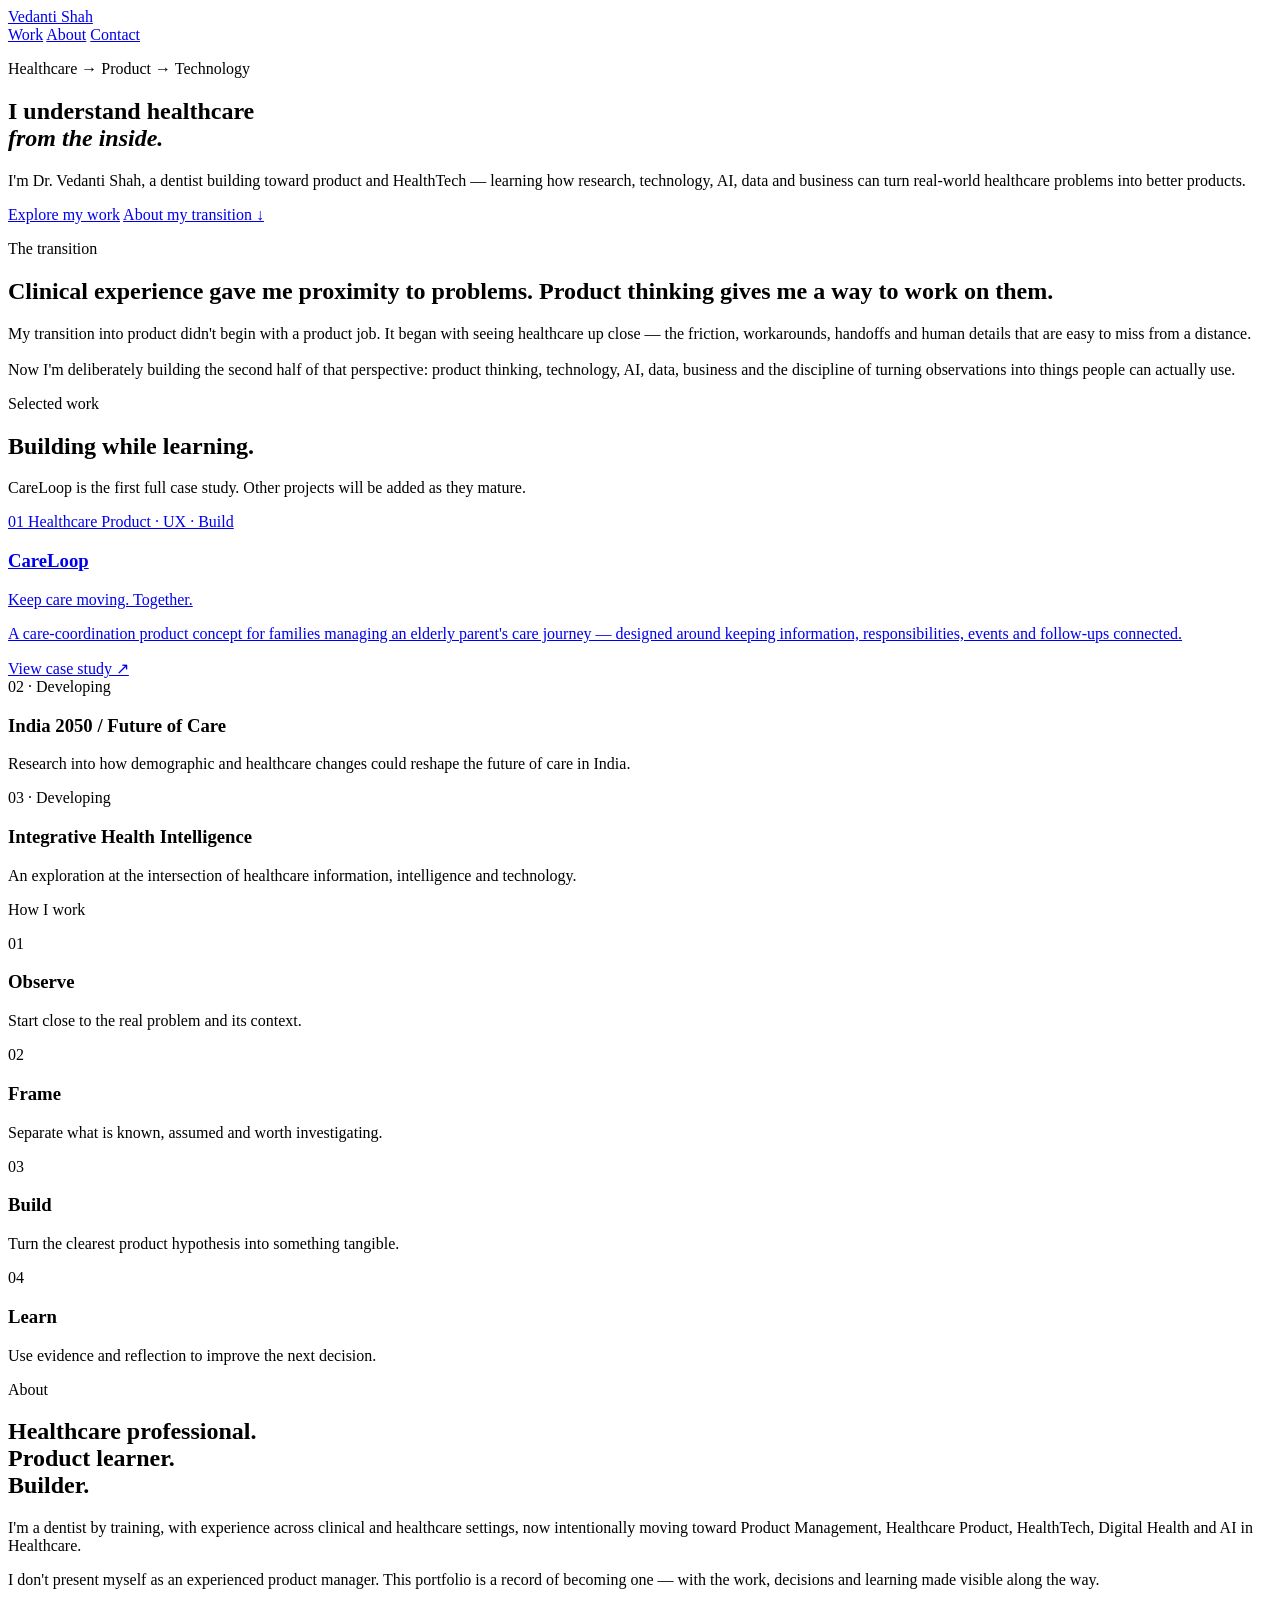
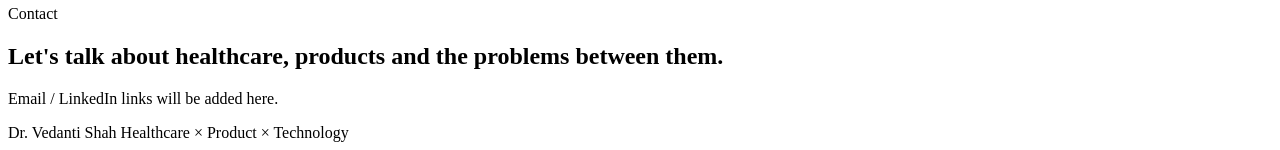
==== index.html @ 6aa4223b "Create index.html" ====
<!doctype html>
<html lang="en">
<head>
  <meta charset="utf-8">
  <meta name="viewport" content="width=device-width, initial-scale=1">
  <title>Dr. Vedanti Shah — Healthcare × Product × Technology</title>
  <link rel="stylesheet" href="styles.css">
</head>

<body>

<header class="nav">
  <a class="brand" href="#">Vedanti Shah</a>
  <nav>
    <a href="#work">Work</a>
    <a href="#about">About</a>
    <a href="#contact">Contact</a>
  </nav>
</header>

<main>

<section class="hero">
  <p class="eyebrow">Healthcare → Product → Technology</p>

  <h1>
    I understand healthcare
    <br>
    <em>from the inside.</em>
  </h1>

  <p class="hero-copy">
    I'm Dr. Vedanti Shah, a dentist building toward product and HealthTech —
    learning how research, technology, AI, data and business can turn
    real-world healthcare problems into better products.
  </p>

  <div class="hero-links">
    <a class="button" href="#work">Explore my work</a>
    <a class="text-link" href="#about">About my transition ↓</a>
  </div>
</section>

<section class="statement">
  <p class="section-label">The transition</p>

  <div class="statement-grid">
    <h2>
      Clinical experience gave me proximity to problems.
      Product thinking gives me a way to work on them.
    </h2>

    <p>
      My transition into product didn't begin with a product job.
      It began with seeing healthcare up close — the friction,
      workarounds, handoffs and human details that are easy to miss
      from a distance.
      <br><br>
      Now I'm deliberately building the second half of that perspective:
      product thinking, technology, AI, data, business and the discipline
      of turning observations into things people can actually use.
    </p>
  </div>
</section>

<section id="work" class="work">

  <div class="section-head">
    <div>
      <p class="section-label">Selected work</p>
      <h2>Building while learning.</h2>
    </div>

    <p class="section-note">
      CareLoop is the first full case study.
      Other projects will be added as they mature.
    </p>
  </div>

  <a class="project-feature" href="projects/careloop.html">

    <div class="project-meta">
      <span>01</span>
      <span>Healthcare Product · UX · Build</span>
    </div>

    <div class="project-content">
      <h3>CareLoop</h3>

      <p class="project-tagline">
        Keep care moving. Together.
      </p>

      <p>
        A care-coordination product concept for families managing
        an elderly parent's care journey — designed around keeping
        information, responsibilities, events and follow-ups connected.
      </p>

      <span class="arrow">View case study ↗</span>
    </div>

  </a>

  <div class="developing-grid">

    <article class="developing">
      <span>02 · Developing</span>
      <h3>India 2050 / Future of Care</h3>
      <p>
        Research into how demographic and healthcare changes could
        reshape the future of care in India.
      </p>
    </article>

    <article class="developing">
      <span>03 · Developing</span>
      <h3>Integrative Health Intelligence</h3>
      <p>
        An exploration at the intersection of healthcare information,
        intelligence and technology.
      </p>
    </article>

  </div>

</section>

<section class="approach">

  <p class="section-label">How I work</p>

  <div class="approach-grid">

    <div>
      <span>01</span>
      <h3>Observe</h3>
      <p>Start close to the real problem and its context.</p>
    </div>

    <div>
      <span>02</span>
      <h3>Frame</h3>
      <p>Separate what is known, assumed and worth investigating.</p>
    </div>

    <div>
      <span>03</span>
      <h3>Build</h3>
      <p>Turn the clearest product hypothesis into something tangible.</p>
    </div>

    <div>
      <span>04</span>
      <h3>Learn</h3>
      <p>Use evidence and reflection to improve the next decision.</p>
    </div>

  </div>

</section>

<section id="about" class="about">

  <p class="section-label">About</p>

  <div class="about-grid">

    <h2>
      Healthcare professional.
      <br>
      Product learner.
      <br>
      Builder.
    </h2>

    <div>

      <p>
        I'm a dentist by training, with experience across clinical
        and healthcare settings, now intentionally moving toward
        Product Management, Healthcare Product, HealthTech,
        Digital Health and AI in Healthcare.
      </p>

      <p>
        I don't present myself as an experienced product manager.
        This portfolio is a record of becoming one — with the work,
        decisions and learning made visible along the way.
      </p>

    </div>

  </div>

</section>

<section id="contact" class="contact">

  <p class="section-label">Contact</p>

  <h2>
    Let's talk about healthcare,
    products and the problems between them.
  </h2>

  <p class="placeholder">
    Email / LinkedIn links will be added here.
  </p>

</section>

</main>

<footer>
  <span>Dr. Vedanti Shah</span>
  <span>Healthcare × Product × Technology</span>
</footer>

</body>
</html>
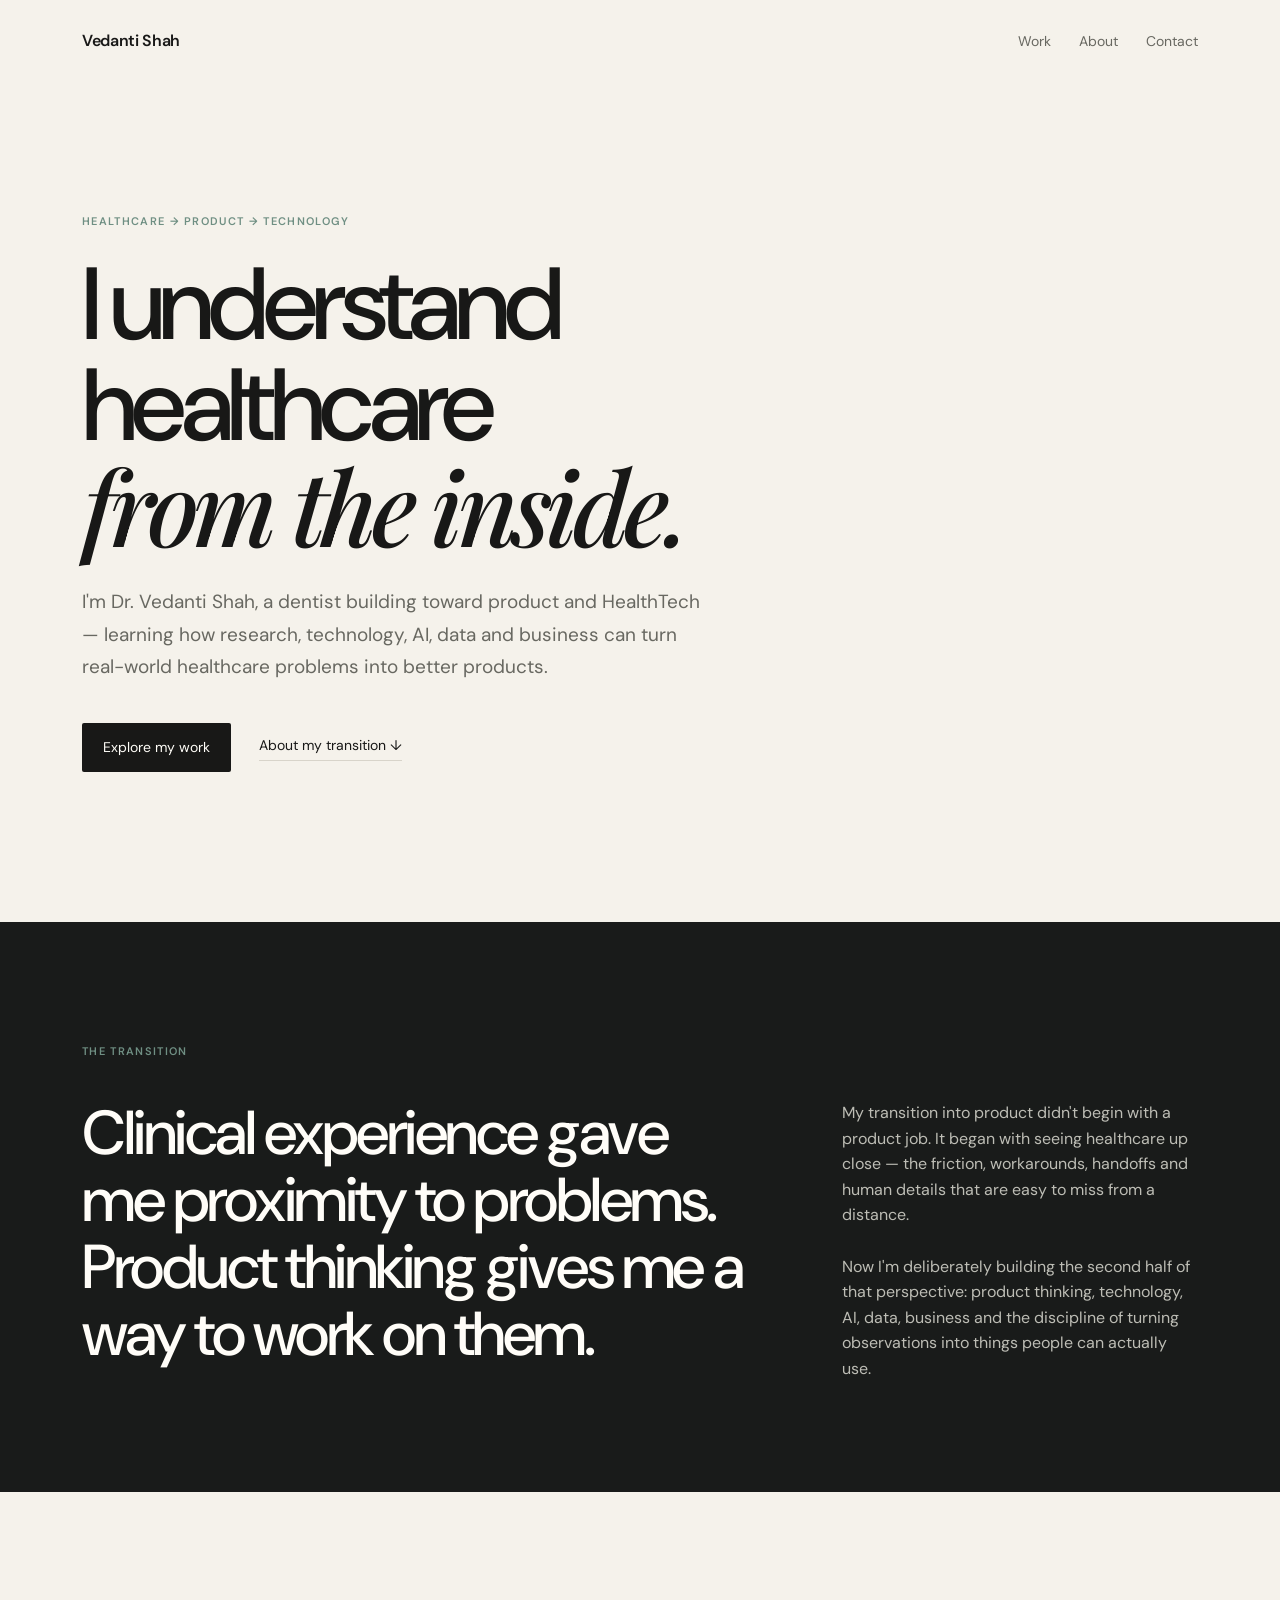
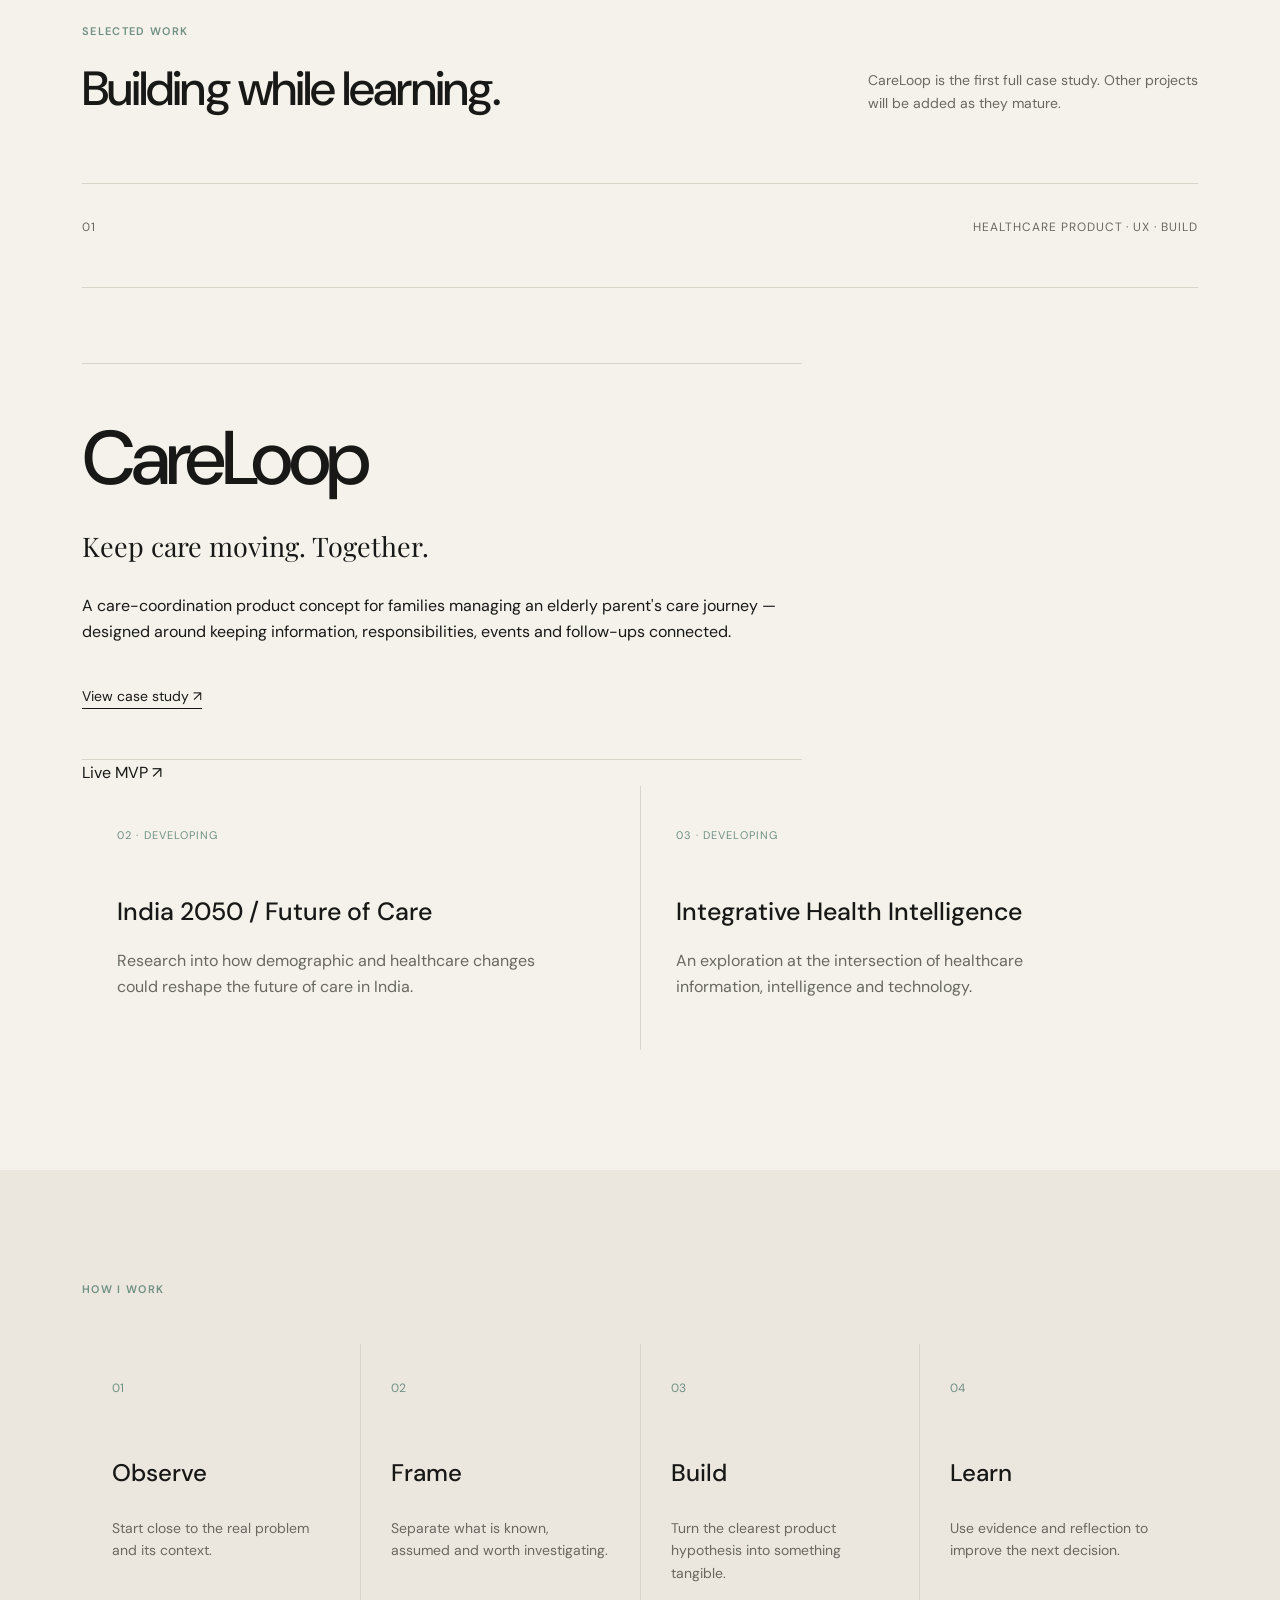
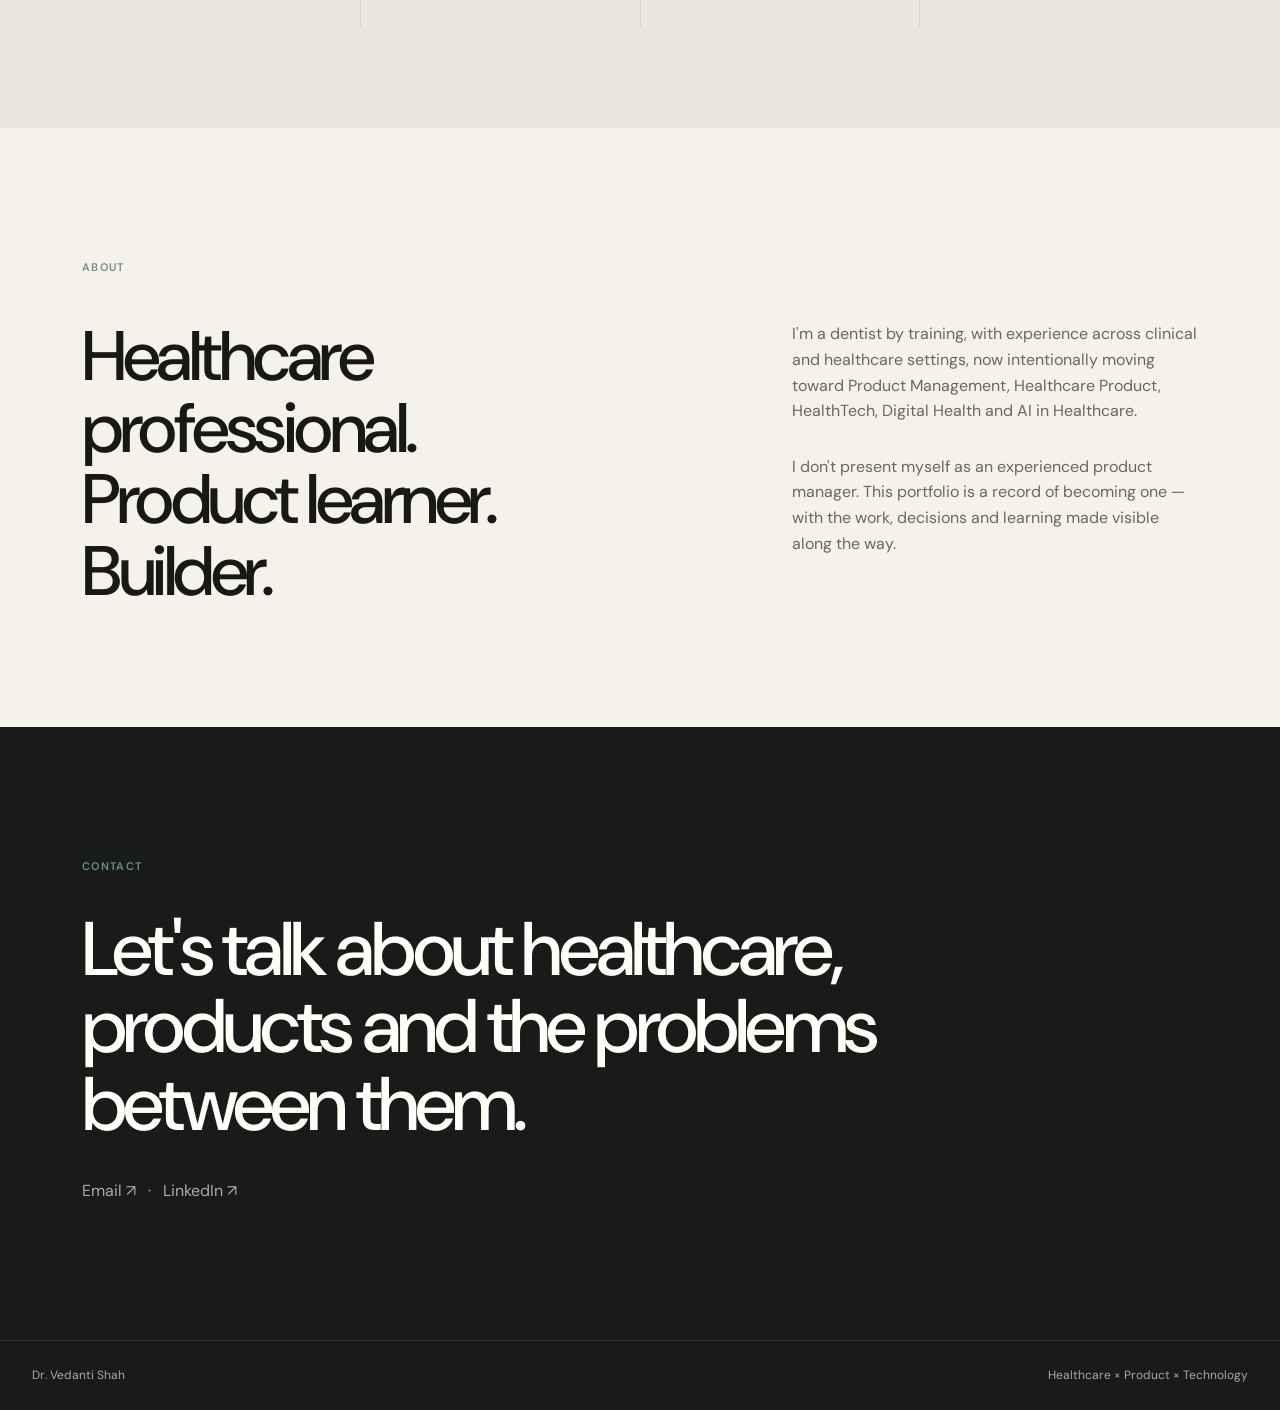
==== commit efb51b7c: "Update index.html" ====
--- a/index.html
+++ b/index.html
@@ -37,11 +37,11 @@
 
   <div class="hero-links">
     <a class="button" href="#work">Explore my work</a>
-    <a class="text-link" href="#about">About my transition ↓</a>
-  </div>
-</section>
-
-<section class="statement">
+    <a class="text-link" href="#transition">About my transition ↓</a>
+  </div>
+</section>
+
+<section id="transition" class="statement">
   <p class="section-label">The transition</p>
 
   <div class="statement-grid">
@@ -97,7 +97,10 @@
         information, responsibilities, events and follow-ups connected.
       </p>
 
-      <span class="arrow">View case study ↗</span>
+      <span class="arrow">
+  View case study ↗
+  <a href="https://careloop-journey-4kc91ylsm-care-loop2.vercel.app/" target="_blank" rel="noopener">Live MVP ↗</a>
+      </span>
     </div>
 
   </a>
@@ -205,7 +208,9 @@
   </h2>
 
   <p class="placeholder">
-    Email / LinkedIn links will be added here.
+  <a href="mailto:drvedantiwaghe@gmail.com">Email ↗</a>
+  &nbsp;&nbsp;·&nbsp;&nbsp;
+  <a href="https://www.linkedin.com/in/drvedantishah/" target="_blank" rel="noopener">LinkedIn ↗</a>
   </p>
 
 </section>
--- a/styles.css
+++ b/styles.css
@@ -0,0 +1,439 @@
+@import url('https://fonts.googleapis.com/css2?family=DM+Sans:wght@400;500;600&family=Playfair+Display:ital,wght@0,500;0,600;1,500&display=swap');
+
+:root {
+  --paper: #f5f2eb;
+  --ink: #181817;
+  --muted: #686861;
+  --line: #d8d4ca;
+  --soft: #ebe7de;
+  --accent: #6f8f83;
+  --dark: #191b1a;
+  --white: #fffdf8;
+  --serif: "Playfair Display", Georgia, serif;
+  --sans: "DM Sans", Arial, sans-serif;
+}
+
+* {
+  box-sizing: border-box;
+}
+
+html {
+  scroll-behavior: smooth;
+}
+
+body {
+  margin: 0;
+  background: var(--paper);
+  color: var(--ink);
+  font-family: var(--sans);
+  line-height: 1.6;
+}
+
+a {
+  color: inherit;
+  text-decoration: none;
+}
+
+.nav {
+  max-width: 1180px;
+  margin: auto;
+  padding: 28px 32px;
+  display: flex;
+  justify-content: space-between;
+  align-items: center;
+}
+
+.brand {
+  font-weight: 600;
+  letter-spacing: -0.02em;
+}
+
+.nav nav {
+  display: flex;
+  gap: 28px;
+  color: var(--muted);
+  font-size: 14px;
+}
+
+.nav nav a:hover {
+  color: var(--ink);
+}
+
+.hero {
+  max-width: 1180px;
+  margin: auto;
+  padding: 120px 32px 150px;
+}
+
+.eyebrow,
+.section-label {
+  text-transform: uppercase;
+  letter-spacing: .12em;
+  font-size: 11px;
+  font-weight: 600;
+  color: var(--accent);
+}
+
+.hero h1 {
+  max-width: 850px;
+  margin: 24px 0;
+  font-size: clamp(54px, 8vw, 104px);
+  line-height: .98;
+  letter-spacing: -.055em;
+  font-weight: 500;
+}
+
+.hero h1 em {
+  font-family: var(--serif);
+  font-weight: 500;
+}
+
+.hero-copy {
+  max-width: 620px;
+  color: var(--muted);
+  font-size: 19px;
+  line-height: 1.7;
+}
+
+.hero-links {
+  display: flex;
+  align-items: center;
+  gap: 28px;
+  margin-top: 40px;
+}
+
+.button {
+  display: inline-block;
+  background: var(--ink);
+  color: var(--white);
+  padding: 13px 21px;
+  border-radius: 2px;
+  font-size: 14px;
+}
+
+.text-link {
+  font-size: 14px;
+  border-bottom: 1px solid var(--line);
+  padding-bottom: 3px;
+}
+
+.statement {
+  background: var(--dark);
+  color: var(--white);
+  padding: 110px max(32px, calc((100% - 1116px) / 2));
+}
+
+.statement-grid {
+  display: grid;
+  grid-template-columns: 1.3fr .7fr;
+  gap: 100px;
+  margin-top: 40px;
+}
+
+.statement h2 {
+  margin: 0;
+  font-size: clamp(34px, 5vw, 62px);
+  line-height: 1.08;
+  letter-spacing: -.04em;
+  font-weight: 500;
+}
+
+.statement-grid p {
+  color: #bdbdb5;
+  margin: 0;
+  font-size: 16px;
+}
+
+.work,
+.about {
+  max-width: 1180px;
+  margin: auto;
+  padding: 120px 32px;
+}
+
+.section-head {
+  display: flex;
+  justify-content: space-between;
+  gap: 50px;
+  align-items: end;
+  margin-bottom: 55px;
+}
+
+.section-head h2 {
+  margin: 10px 0 0;
+  font-size: 48px;
+  letter-spacing: -.04em;
+  font-weight: 500;
+}
+
+.section-note {
+  max-width: 330px;
+  color: var(--muted);
+  font-size: 14px;
+}
+
+.project-feature {
+  display: block;
+  border-top: 1px solid var(--line);
+  border-bottom: 1px solid var(--line);
+  padding: 34px 0 50px;
+  transition: padding .25s ease;
+}
+
+.project-feature:hover {
+  padding-left: 12px;
+}
+
+.project-meta {
+  display: flex;
+  justify-content: space-between;
+  color: var(--muted);
+  font-size: 12px;
+  text-transform: uppercase;
+  letter-spacing: .08em;
+}
+
+.project-content {
+  max-width: 720px;
+  margin-top: 75px;
+}
+
+.project-content h3 {
+  margin: 0;
+  font-size: 76px;
+  letter-spacing: -.06em;
+  font-weight: 500;
+}
+
+.project-tagline {
+  font-family: var(--serif);
+  font-size: 27px;
+  margin: 5px 0 25px;
+}
+
+.project-content > p:not(.project-tagline) {
+  max-width: 580px;
+  color: var(--muted);
+  font-size: 17px;
+}
+
+.arrow {
+  display: inline-block;
+  margin-top: 25px;
+  font-size: 14px;
+  border-bottom: 1px solid var(--ink);
+}
+
+.developing-grid {
+  display: grid;
+  grid-template-columns: 1fr 1fr;
+  gap: 1px;
+  background: var(--line);
+  margin-top: 1px;
+}
+
+.developing {
+  background: var(--paper);
+  padding: 35px;
+}
+
+.developing span {
+  font-size: 11px;
+  text-transform: uppercase;
+  color: var(--accent);
+  letter-spacing: .1em;
+}
+
+.developing h3 {
+  font-size: 25px;
+  font-weight: 500;
+  margin: 45px 0 12px;
+}
+
+.developing p {
+  color: var(--muted);
+  max-width: 430px;
+}
+
+.approach {
+  background: var(--soft);
+  padding: 100px max(32px, calc((100% - 1116px) / 2));
+}
+
+.approach-grid {
+  display: grid;
+  grid-template-columns: repeat(4, 1fr);
+  gap: 1px;
+  margin-top: 45px;
+  background: var(--line);
+}
+
+.approach-grid > div {
+  background: var(--soft);
+  padding: 30px;
+  min-height: 220px;
+}
+
+.approach-grid span {
+  color: var(--accent);
+  font-size: 12px;
+}
+
+.approach-grid h3 {
+  margin-top: 55px;
+  font-size: 24px;
+  font-weight: 500;
+}
+
+.approach-grid p {
+  color: var(--muted);
+  font-size: 14px;
+}
+
+.about-grid {
+  display: grid;
+  grid-template-columns: 1.2fr .8fr;
+  gap: 100px;
+  margin-top: 45px;
+}
+
+.about h2 {
+  font-size: clamp(42px, 6vw, 70px);
+  line-height: 1.02;
+  letter-spacing: -.05em;
+  font-weight: 500;
+  margin: 0;
+}
+
+.about-grid p {
+  color: var(--muted);
+  margin-top: 0;
+  margin-bottom: 30px;
+}
+
+.contact {
+  background: var(--dark);
+  color: var(--white);
+  padding: 120px max(32px, calc((100% - 1116px) / 2));
+}
+
+.contact h2 {
+  max-width: 850px;
+  font-size: clamp(40px, 6vw, 76px);
+  line-height: 1.02;
+  letter-spacing: -.05em;
+  font-weight: 500;
+  margin: 35px 0;
+}
+
+.placeholder {
+  color: #aaa9a2;
+}
+
+footer {
+  background: var(--dark);
+  border-top: 1px solid #343633;
+  color: #aaa9a2;
+  padding: 25px 32px;
+  display: flex;
+  justify-content: space-between;
+  font-size: 12px;
+}
+
+@media (max-width: 760px) {
+  .nav {
+    padding: 22px 20px;
+  }
+
+  .nav nav {
+    gap: 15px;
+  }
+
+  .hero {
+    padding: 80px 20px 100px;
+  }
+
+  .hero-copy {
+    font-size: 17px;
+  }
+
+  .statement {
+    padding: 80px 20px;
+  }
+
+  .statement-grid,
+  .about-grid {
+    grid-template-columns: 1fr;
+    gap: 45px;
+  }
+
+  .work,
+  .about {
+    padding: 80px 20px;
+  }
+
+  .section-head {
+    display: block;
+  }
+
+  .section-note {
+    margin-top: 25px;
+  }
+
+  .project-content {
+    margin-top: 50px;
+  }
+
+  .project-content h3 {
+    font-size: 55px;
+  }
+
+  .developing-grid,
+  .approach-grid {
+    grid-template-columns: 1fr;
+  }
+
+  .approach {
+    padding: 80px 20px;
+  }
+
+  footer {
+    padding: 22px 20px;
+    gap: 20px;
+    flex-direction: column;
+  }
+}
+
+.screenshot-grid {
+  display: grid;
+  grid-template-columns: 1fr 1fr;
+  gap: 35px;
+  margin-top: 55px;
+}
+
+.screenshot-grid figure {
+  margin: 0;
+}
+
+.screenshot-grid img {
+  width: 100%;
+  height: auto;
+  display: block;
+  border: 1px solid var(--line);
+}
+
+.screenshot-grid figcaption {
+  margin-top: 14px;
+  font-size: 14px;
+  line-height: 1.5;
+  color: var(--muted);
+}
+
+@media (max-width: 760px) {
+  .screenshot-grid {
+    grid-template-columns: 1fr;
+  }
+}
+
+
+
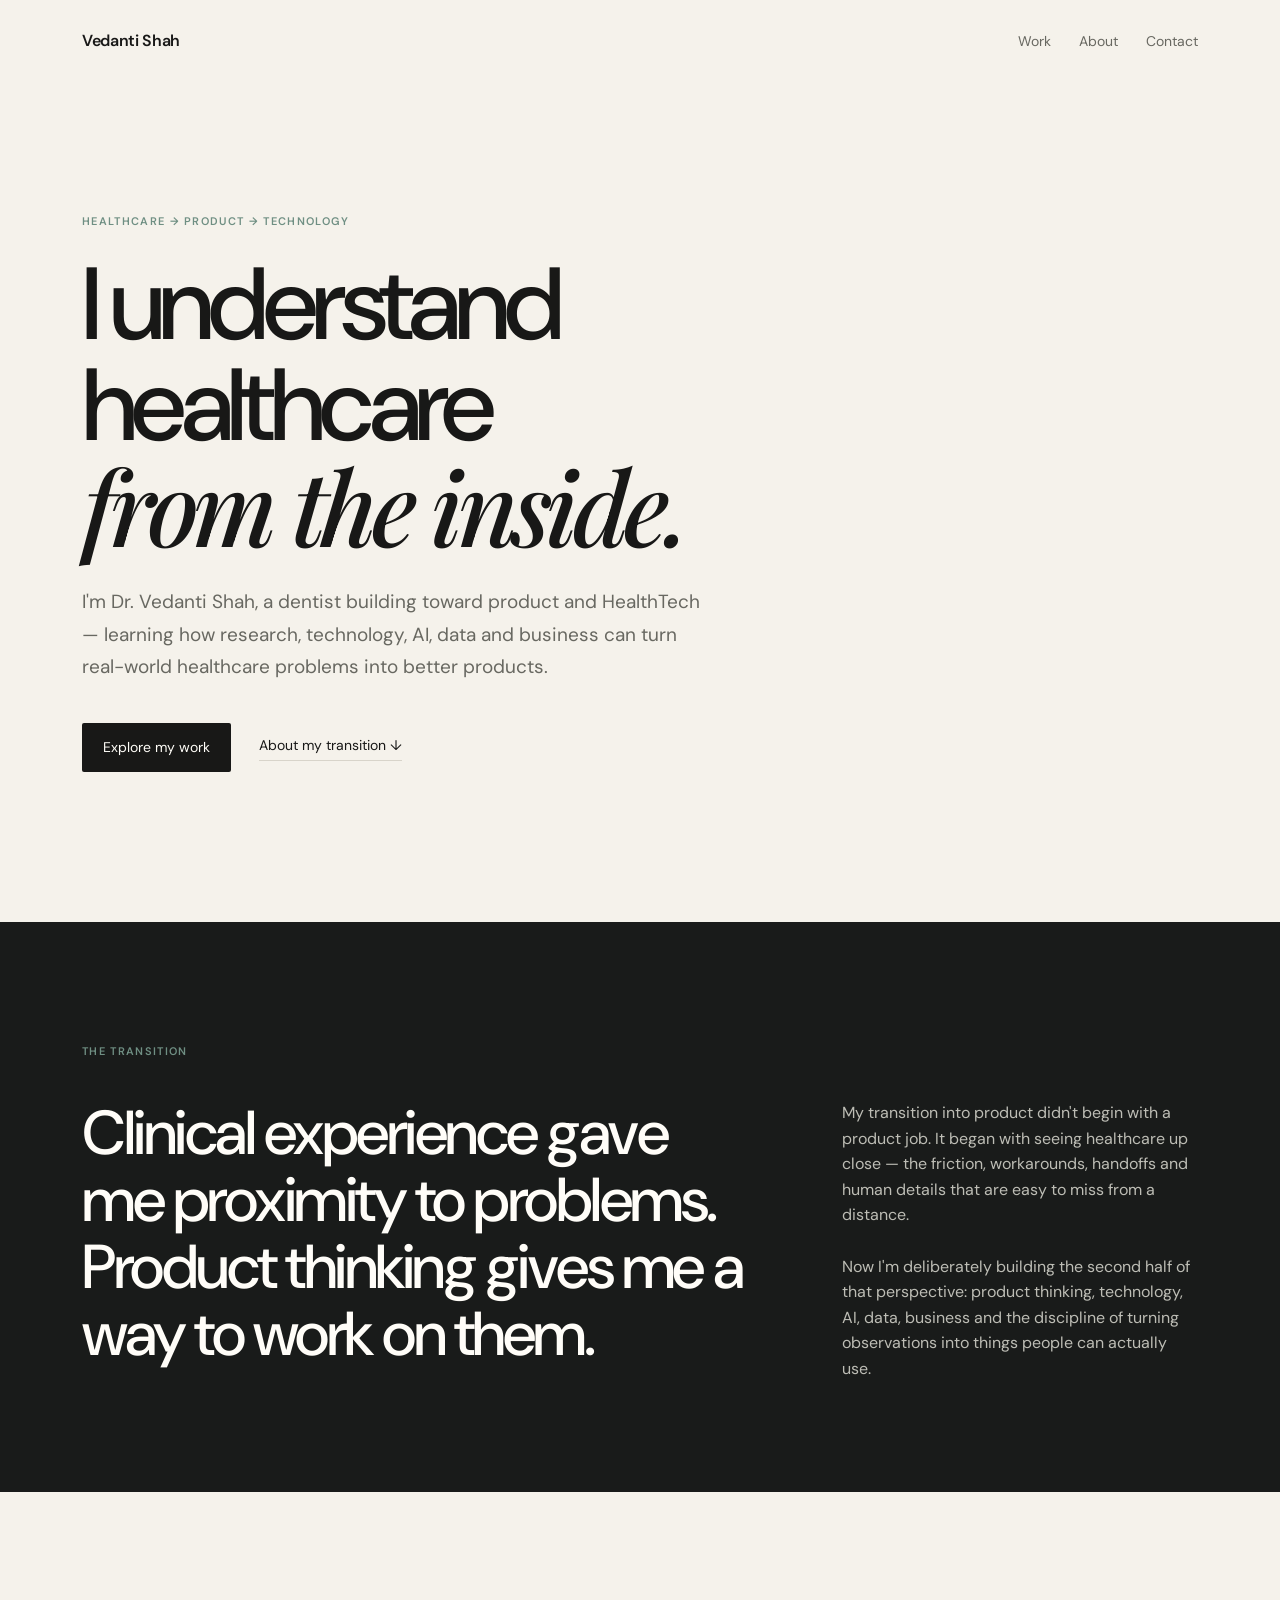
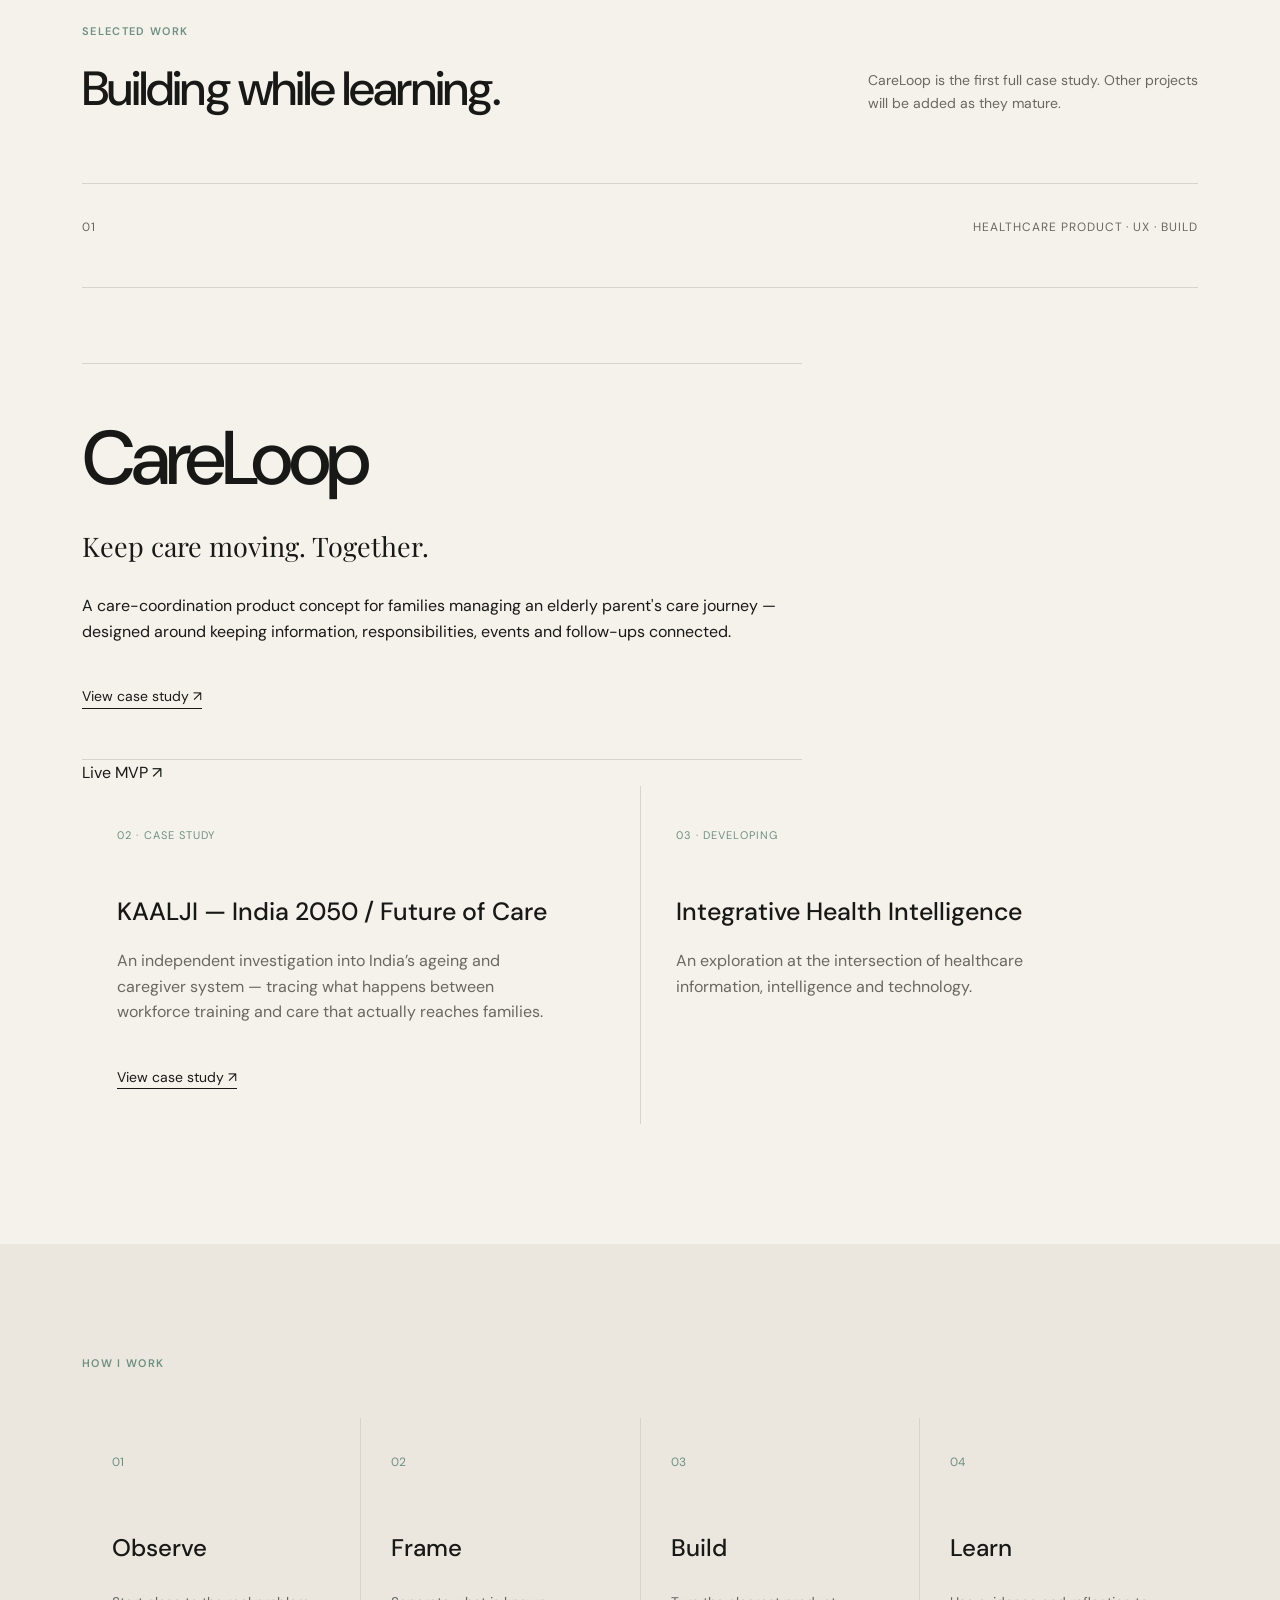
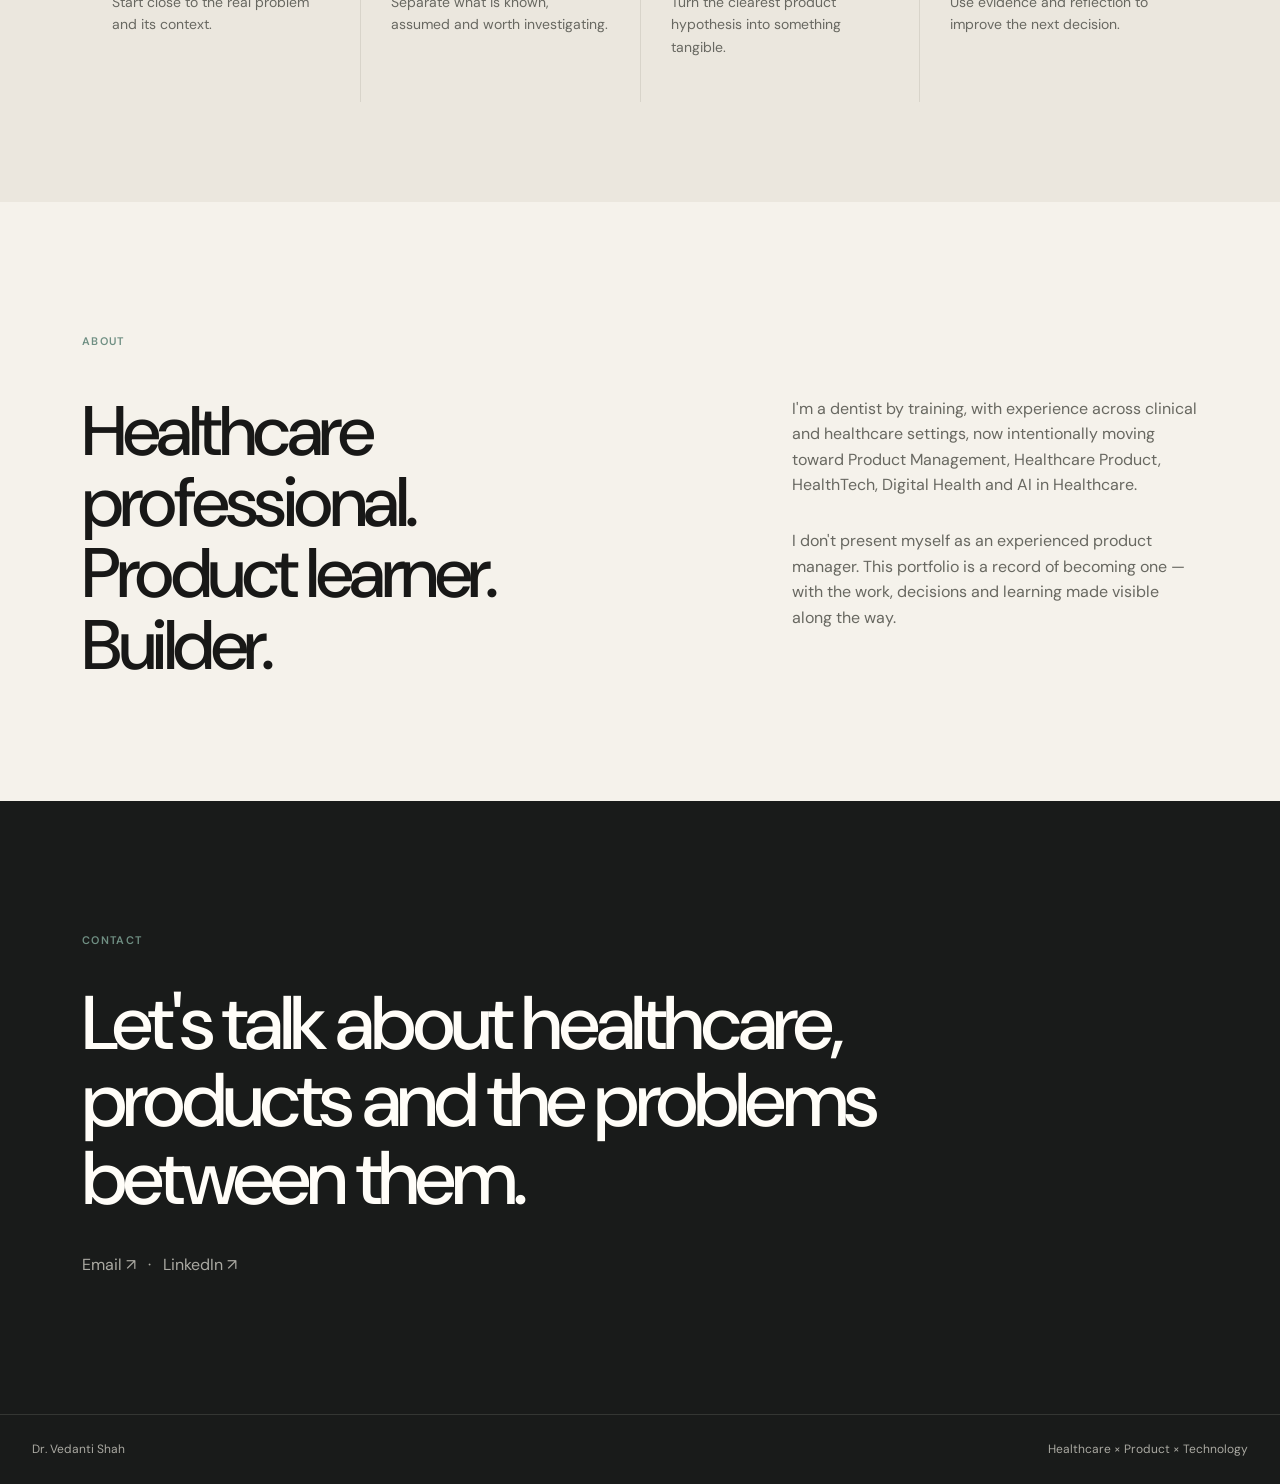
==== commit eb9775ed: "Add files via upload" ====
--- a/index.html
+++ b/index.html
@@ -108,12 +108,13 @@
   <div class="developing-grid">
 
     <article class="developing">
-      <span>02 · Developing</span>
-      <h3>India 2050 / Future of Care</h3>
-      <p>
-        Research into how demographic and healthcare changes could
-        reshape the future of care in India.
-      </p>
+      <span>02 · Case study</span>
+      <h3>KAALJI — India 2050 / Future of Care</h3>
+      <p>
+        An independent investigation into India’s ageing and caregiver
+        system — tracing what happens between workforce training and care that actually reaches families.
+      </p>
+      <a class="arrow" href="projects/kaalji.html">View case study ↗</a>
     </article>
 
     <article class="developing">
